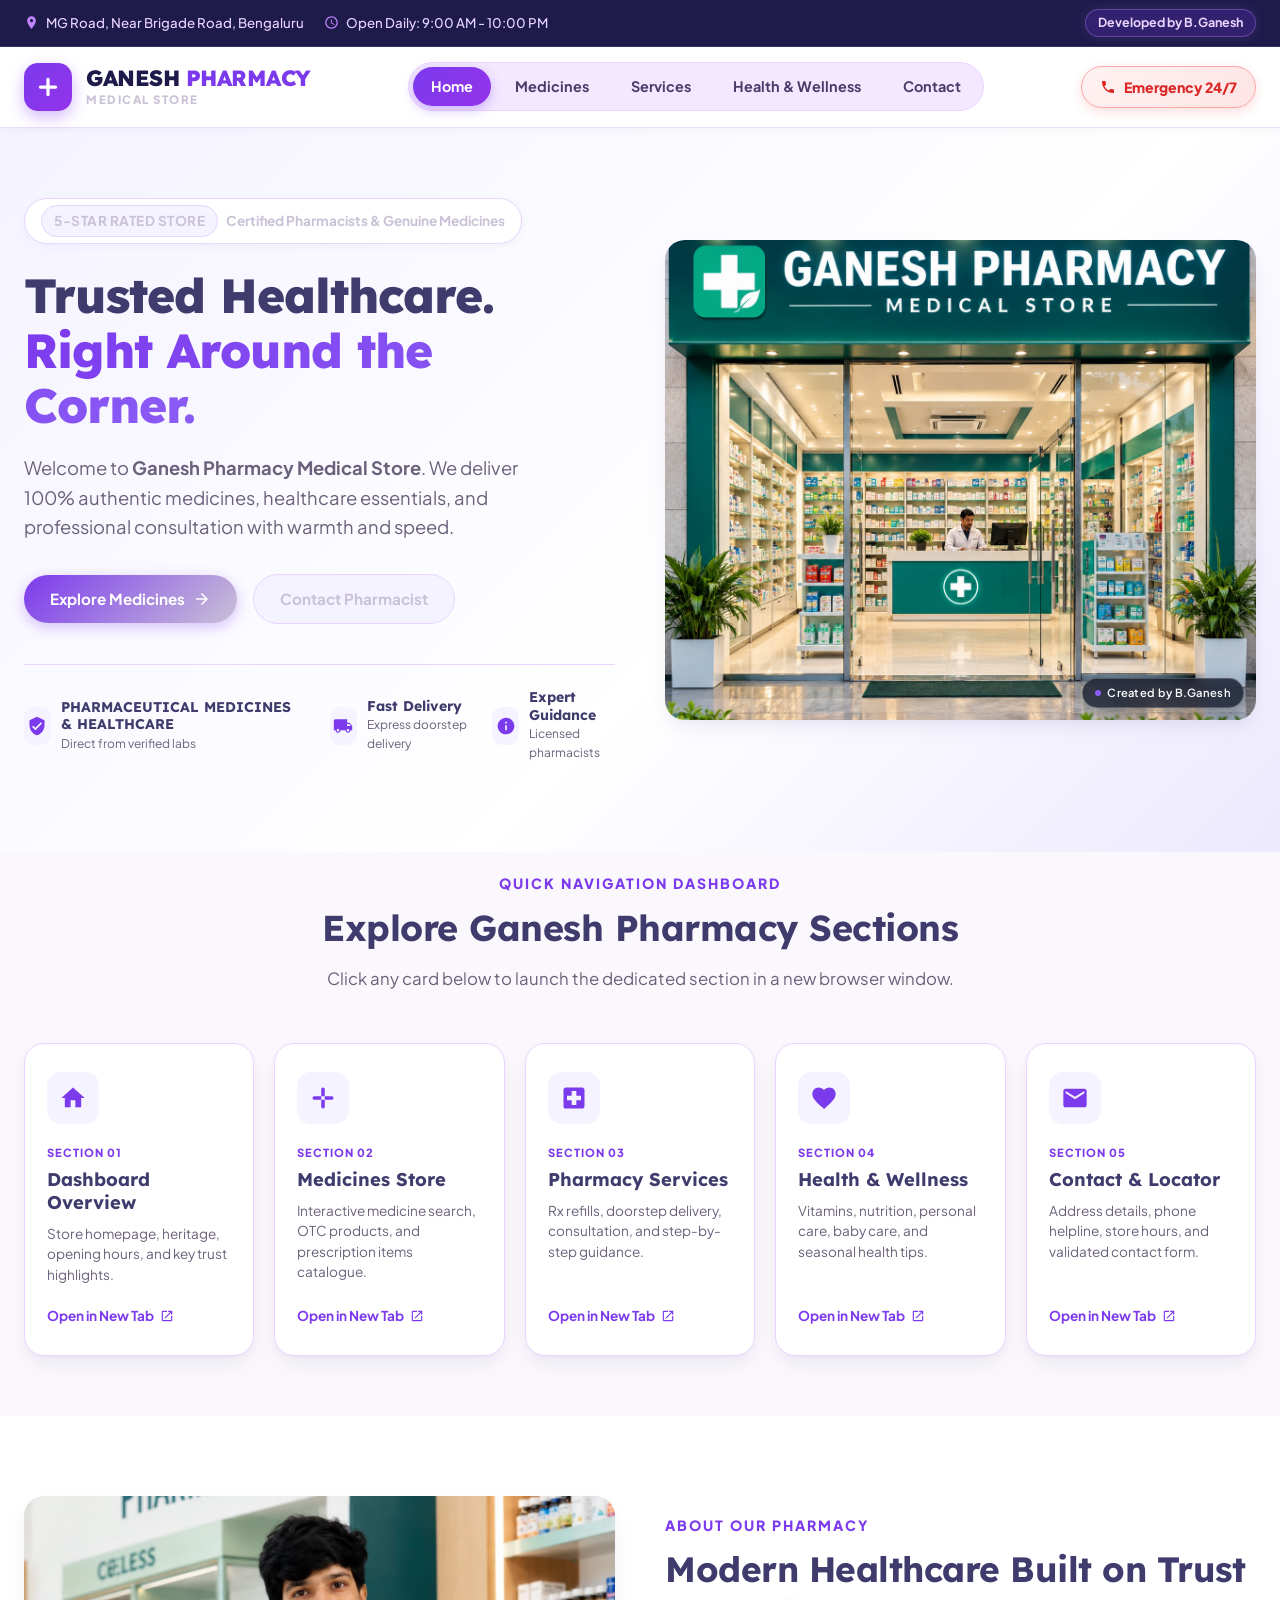
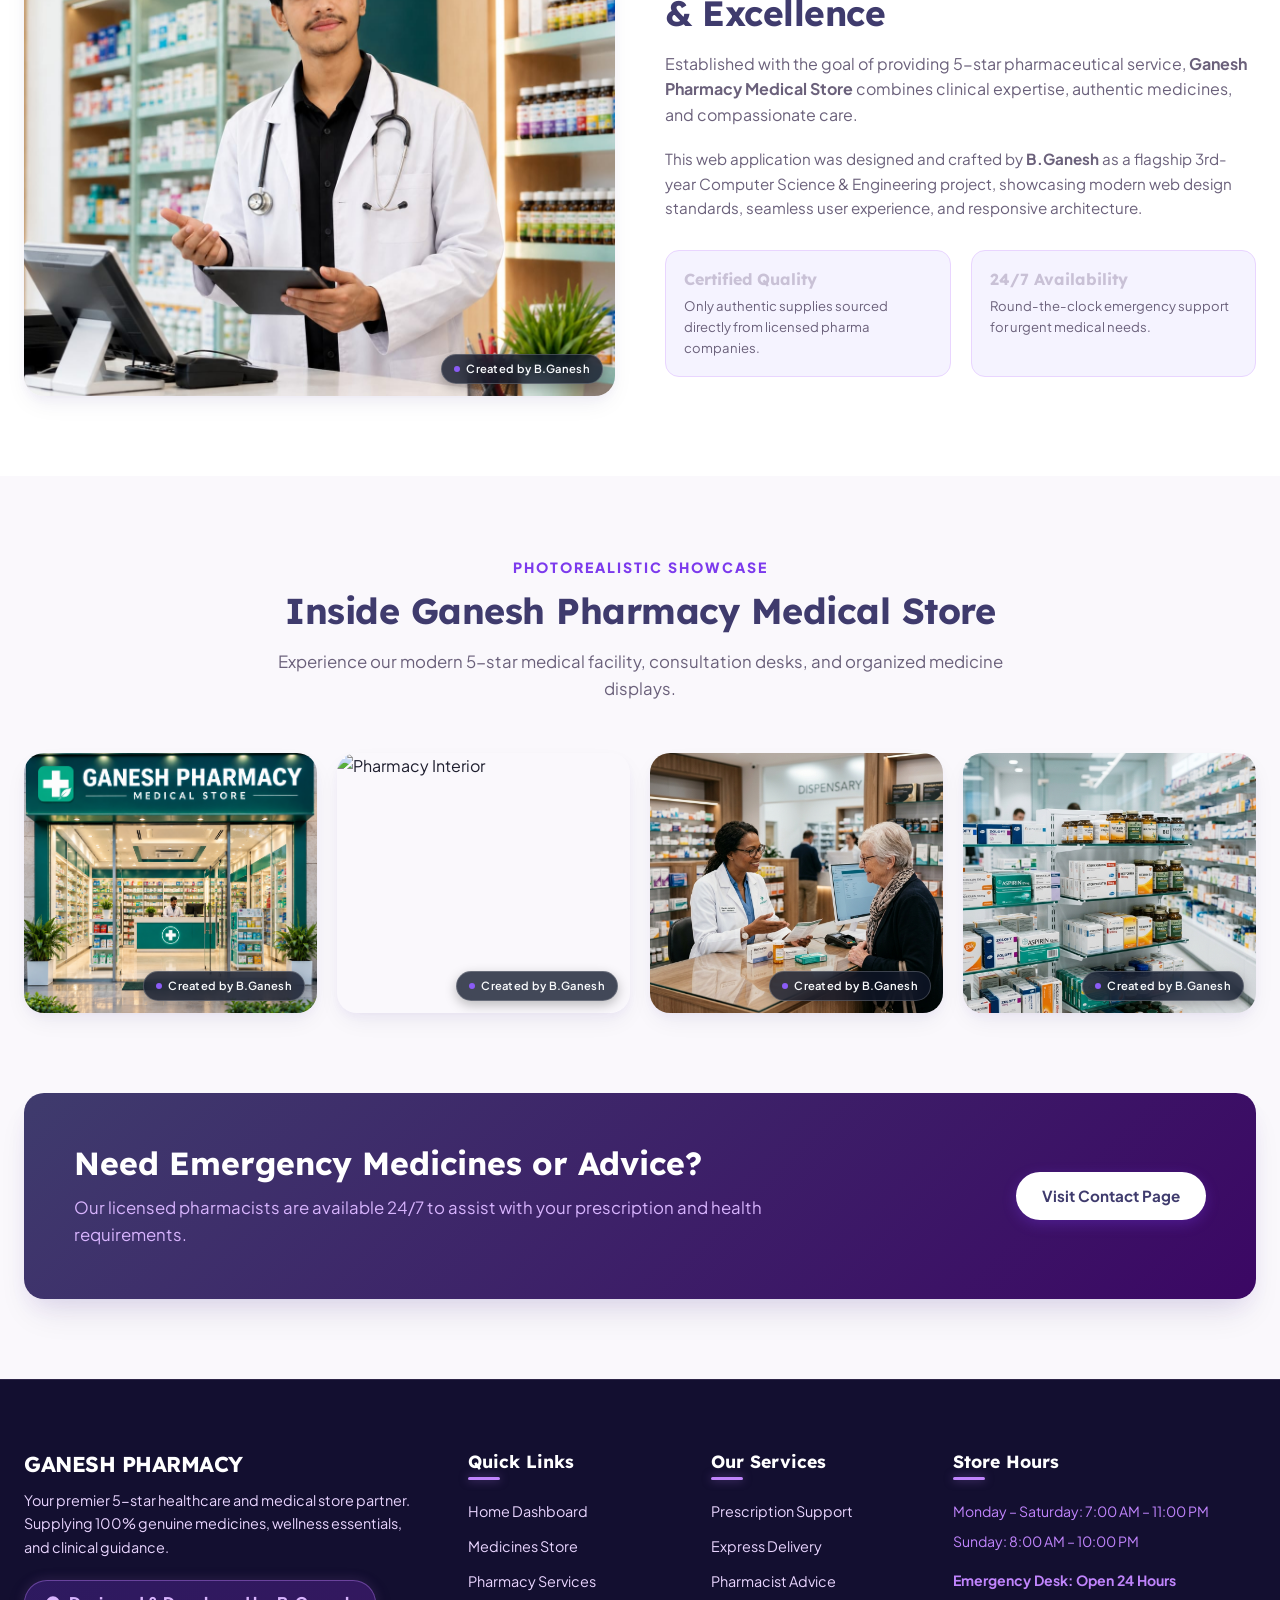
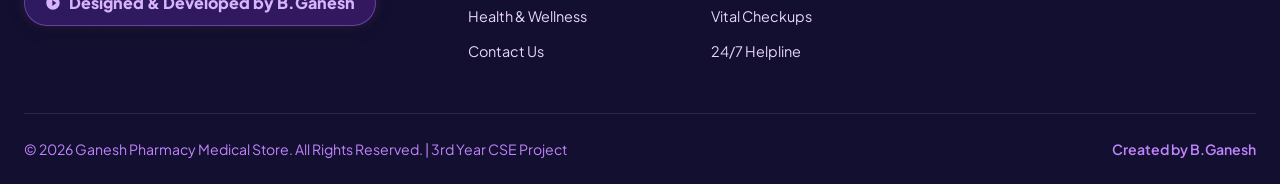
==== index.html @ 9eb64d43 "Move homepage to root" ====
<!DOCTYPE html>
<html lang="en">
<head>
  <meta charset="UTF-8">
  <meta name="viewport" content="width=device-width, initial-scale=1.0">
  <title>Ganesh Pharmacy Medical Store | Dashboard & Trusted Healthcare</title>
  <meta name="description" content="Welcome to Ganesh Pharmacy Medical Store - Your trusted 5-star healthcare provider. Browse genuine medicines, wellness products, and expert pharmacist care. Designed by B.Ganesh.">
  <link rel="stylesheet" href="../css/style.css">
</head>
<body>

  <!-- Top Bar -->
  <div class="top-bar">
    <div class="container top-bar-content">
      <div class="top-bar-info">
        <div class="top-bar-item">
          <svg viewBox="0 0 24 24"><path d="M12 2C8.13 2 5 5.13 5 9c0 5.25 7 13 7 13s7-7.75 7-13c0-3.87-3.13-7-7-7zm0 9.5c-1.38 0-2.5-1.12-2.5-2.5s1.12-2.5 2.5-2.5 2.5 1.12 2.5 2.5-1.12 2.5-2.5 2.5z"/></svg>
          <span>MG Road, Near Brigade Road, Bengaluru</span>
        </div>
        <div class="top-bar-item">
          <svg viewBox="0 0 24 24"><path d="M11.99 2C6.47 2 2 6.48 2 12s4.47 10 9.99 10C17.52 22 22 17.52 22 12S17.52 2 11.99 2zM12 20c-4.42 0-8-3.58-8-8s3.58-8 8-8 8 3.58 8 8-3.58 8-8 8zm.5-13H11v6l5.25 3.15.75-1.23-4.5-2.67z"/></svg>
          <span>Open Daily: 9:00 AM - 10:00 PM</span>
        </div>
      </div>
      <div class="top-bar-badge">
        Developed by B.Ganesh
      </div>
    </div>
  </div>

  <!-- Sticky Main Header -->
  <header class="main-header">
    <div class="container header-container">
      <a href="index.html" class="brand-logo">
        <div class="logo-icon">
          <svg viewBox="0 0 24 24"><path d="M19 10.5h-5.5V5c0-.83-.67-1.5-1.5-1.5s-1.5.67-1.5 1.5v5.5H5c-.83 0-1.5.67-1.5 1.5s.67 1.5 1.5 1.5h5.5V19c0 .83.67 1.5 1.5 1.5s1.5-.67 1.5-1.5v-5.5H19c.83 0 1.5-.67 1.5-1.5s-.67-1.5-1.5-1.5z"/></svg>
        </div>
        <div class="brand-text">
          <h1>GANESH <span>PHARMACY</span></h1>
          <p>Medical Store</p>
        </div>
      </a>

      <!-- Desktop Nav -->
      <nav class="nav-menu">
        <a href="index.html" class="nav-link active">Home</a>
        <a href="medicines.html" class="nav-link">Medicines</a>
        <a href="services.html" class="nav-link">Services</a>
        <a href="wellness.html" class="nav-link">Health & Wellness</a>
        <a href="contact.html" class="nav-link">Contact</a>
      </nav>

      <!-- Header Actions -->
      <div class="header-actions">
        <a href="tel:+919876543210" class="emergency-btn">
          <svg viewBox="0 0 24 24"><path d="M6.62 10.79c1.44 2.83 3.76 5.14 6.59 6.59l2.2-2.2c.27-.27.67-.36 1.02-.24 1.12.37 2.33.57 3.57.57.55 0 1 .45 1 1V20c0 .55-.45 1-1 1-9.39 0-17-7.61-17-17 0-.55.45-1 1-1h3.5c.55 0 1 .45 1 1 0 1.25.2 2.45.57 3.57.11.35.03.74-.25 1.02l-2.2 2.2z"/></svg>
          <span>Emergency 24/7</span>
        </a>
        <button class="mobile-toggle" id="mobileToggle" aria-label="Toggle Mobile Menu">☰</button>
      </div>
    </div>
  </header>

  <!-- Mobile Navigation Drawer -->
  <div class="drawer-overlay" id="drawerOverlay"></div>
  <div class="mobile-drawer" id="mobileDrawer">
    <div class="drawer-header">
      <div class="brand-text">
        <h1 style="font-size: 1.1rem;">GANESH PHARMACY</h1>
        <p>Medical Store</p>
      </div>
      <button class="drawer-close" id="drawerClose">✕</button>
    </div>
    <div class="drawer-links">
      <a href="index.html" class="drawer-link active">Home Dashboard</a>
      <a href="medicines.html" class="drawer-link">Medicines Search</a>
      <a href="services.html" class="drawer-link">Our Services</a>
      <a href="wellness.html" class="drawer-link">Health & Wellness</a>
      <a href="contact.html" class="drawer-link">Contact Store</a>
    </div>
  </div>

  <!-- Hero Section -->
  <section class="hero-section">
    <div class="container hero-grid">
      <div class="hero-content">
        <div class="hero-badge-pill">
          <span class="badge badge-teal">5-Star Rated Store</span>
          <span>Certified Pharmacists & Genuine Medicines</span>
        </div>
        <h1 class="hero-title">Trusted Healthcare. <span>Right Around the Corner.</span></h1>
        <p class="hero-desc">
          Welcome to <strong>Ganesh Pharmacy Medical Store</strong>. We deliver 100% authentic medicines, healthcare essentials, and professional consultation with warmth and speed.
        </p>
        <div class="hero-cta-group">
          <a href="medicines.html" class="btn btn-primary">
            Explore Medicines
            <svg width="18" height="18" viewBox="0 0 24 24" fill="currentColor"><path d="M12 4l-1.41 1.41L16.17 11H4v2h12.17l-5.58 5.59L12 20l8-8z"/></svg>
          </a>
          <a href="contact.html" class="btn btn-secondary">Contact Pharmacist</a>
        </div>
        <div class="hero-trust-row">
          <div class="trust-item">
            <div class="trust-icon">
              <svg viewBox="0 0 24 24"><path d="M12 1L3 5v6c0 5.55 3.84 10.74 9 12 5.16-1.26 9-6.45 9-12V5l-9-4zm-2 16l-4-4 1.41-1.41L10 14.17l6.59-6.59L18 9l-8 8z"/></svg>
            </div>
            <div class="trust-text">
              <h4>PHARMACEUTICAL MEDICINES & HEALTHCARE</h4>
              <p>Direct from verified labs</p>
            </div>
          </div>
          <div class="trust-item">
            <div class="trust-icon">
              <svg viewBox="0 0 24 24"><path d="M20 8h-3V4H3c-1.1 0-2 .9-2 2v11h2c0 1.66 1.34 3 3 3s3-1.34 3-3h6c0 1.66 1.34 3 3 3s3-1.34 3-3h2v-5l-3-4zM6 18.5c-.83 0-1.5-.67-1.5-1.5s.67-1.5 1.5-1.5 1.5.67 1.5 1.5-.67 1.5-1.5 1.5zm13.5-9l1.96 2.5H17V9.5h2.5zm-1.5 9c-.83 0-1.5-.67-1.5-1.5s.67-1.5 1.5-1.5 1.5.67 1.5 1.5-.67 1.5-1.5 1.5z"/></svg>
            </div>
            <div class="trust-text">
              <h4>Fast Delivery</h4>
              <p>Express doorstep delivery</p>
            </div>
          </div>
          <div class="trust-item">
            <div class="trust-icon">
              <svg viewBox="0 0 24 24"><path d="M12 2C6.48 2 2 6.48 2 12s4.48 10 10 10 10-4.48 10-10S17.52 2 12 2zm1 15h-2v-6h2v6zm0-8h-2V7h2v2z"/></svg>
            </div>
            <div class="trust-text">
              <h4>Expert Guidance</h4>
              <p>Licensed pharmacists</p>
            </div>
          </div>
        </div>
      </div>

      <!-- Hero Image with B.Ganesh Watermark -->
      <div class="img-watermark-wrapper" style="height: 480px;">
        <img src="../assets/images/hero_storefront.png" alt="Ganesh Pharmacy Medical Store Front">
        <div class="watermark-badge">Created by B.Ganesh</div>
      </div>
    </div>
  </section>

  <!-- 5 Beautiful Navigation Cards (Opens in target="_blank") -->
  <section class="nav-cards-section">
    <div class="container">
      <div class="section-header">
        <span class="section-subtitle">Quick Navigation Dashboard</span>
        <h2 class="section-title">Explore Ganesh Pharmacy Sections</h2>
        <p class="section-desc">Click any card below to launch the dedicated section in a new browser window.</p>
      </div>

      <div class="cards-grid-5">
        <!-- Card 1: Dashboard Home -->
        <a href="index.html" target="_blank" class="nav-card">
          <div>
            <div class="nav-card-icon">
              <svg viewBox="0 0 24 24"><path d="M10 20v-6h4v6h5v-8h3L12 3 2 12h3v8z"/></svg>
            </div>
            <span class="nav-card-tag">Section 01</span>
            <h3 class="nav-card-title">Dashboard Overview</h3>
            <p class="nav-card-desc">Store homepage, heritage, opening hours, and key trust highlights.</p>
          </div>
          <span class="nav-card-link">
            Open in New Tab
            <svg viewBox="0 0 24 24"><path d="M19 19H5V5h7V3H5c-1.11 0-2 .9-2 2v14c0 1.1.89 2 2 2h14c1.1 0 2-.9 2-2v-7h-2v7zM14 3v2h3.59l-9.83 9.83 1.41 1.41L19 6.41V10h2V3h-7z"/></svg>
          </span>
        </a>

        <!-- Card 2: Medicines -->
        <a href="medicines.html" target="_blank" class="nav-card">
          <div>
            <div class="nav-card-icon">
              <svg viewBox="0 0 24 24"><path d="M4.5 10.5C3.67 10.5 3 11.17 3 12s.67 1.5 1.5 1.5h15c.83 0 1.5-.67 1.5-1.5s-.67-1.5-1.5-1.5h-15zM10.5 4.5C10.5 3.67 11.17 3 12 3s1.5.67 1.5 1.5v15c0 .83-.67 1.5-1.5 1.5s-1.5-.67-1.5-1.5v-15z"/></svg>
            </div>
            <span class="nav-card-tag">Section 02</span>
            <h3 class="nav-card-title">Medicines Store</h3>
            <p class="nav-card-desc">Interactive medicine search, OTC products, and prescription items catalogue.</p>
          </div>
          <span class="nav-card-link">
            Open in New Tab
            <svg viewBox="0 0 24 24"><path d="M19 19H5V5h7V3H5c-1.11 0-2 .9-2 2v14c0 1.1.89 2 2 2h14c1.1 0 2-.9 2-2v-7h-2v7zM14 3v2h3.59l-9.83 9.83 1.41 1.41L19 6.41V10h2V3h-7z"/></svg>
          </span>
        </a>

        <!-- Card 3: Services -->
        <a href="services.html" target="_blank" class="nav-card">
          <div>
            <div class="nav-card-icon">
              <svg viewBox="0 0 24 24"><path d="M19 3H5c-1.1 0-1.99.9-1.99 2L3 19c0 1.1.89 2 2 2h14c1.1 0 2-.9 2-2V5c0-1.1-.9-2-2-2zm-1 11h-4v4h-4v-4H6v-4h4V6h4v4h4v4z"/></svg>
            </div>
            <span class="nav-card-tag">Section 03</span>
            <h3 class="nav-card-title">Pharmacy Services</h3>
            <p class="nav-card-desc">Rx refills, doorstep delivery, consultation, and step-by-step guidance.</p>
          </div>
          <span class="nav-card-link">
            Open in New Tab
            <svg viewBox="0 0 24 24"><path d="M19 19H5V5h7V3H5c-1.11 0-2 .9-2 2v14c0 1.1.89 2 2 2h14c1.1 0 2-.9 2-2v-7h-2v7zM14 3v2h3.59l-9.83 9.83 1.41 1.41L19 6.41V10h2V3h-7z"/></svg>
          </span>
        </a>

        <!-- Card 4: Wellness -->
        <a href="wellness.html" target="_blank" class="nav-card">
          <div>
            <div class="nav-card-icon">
              <svg viewBox="0 0 24 24"><path d="M12 21.35l-1.45-1.32C5.4 15.36 2 12.28 2 8.5 2 5.42 4.42 3 7.5 3c1.74 0 3.41.81 4.5 2.09C13.09 3.81 14.76 3 16.5 3 19.58 3 22 5.42 22 8.5c0 3.78-3.4 6.86-8.55 11.54L12 21.35z"/></svg>
            </div>
            <span class="nav-card-tag">Section 04</span>
            <h3 class="nav-card-title">Health & Wellness</h3>
            <p class="nav-card-desc">Vitamins, nutrition, personal care, baby care, and seasonal health tips.</p>
          </div>
          <span class="nav-card-link">
            Open in New Tab
            <svg viewBox="0 0 24 24"><path d="M19 19H5V5h7V3H5c-1.11 0-2 .9-2 2v14c0 1.1.89 2 2 2h14c1.1 0 2-.9 2-2v-7h-2v7zM14 3v2h3.59l-9.83 9.83 1.41 1.41L19 6.41V10h2V3h-7z"/></svg>
          </span>
        </a>

        <!-- Card 5: Contact -->
        <a href="contact.html" target="_blank" class="nav-card">
          <div>
            <div class="nav-card-icon">
              <svg viewBox="0 0 24 24"><path d="M20 4H4c-1.1 0-1.99.9-1.99 2L2 18c0 1.1.9 2 2 2h16c1.1 0 2-.9 2-2V6c0-1.1-.9-2-2-2zm0 4l-8 5-8-5V6l8 5 8-5v2z"/></svg>
            </div>
            <span class="nav-card-tag">Section 05</span>
            <h3 class="nav-card-title">Contact & Locator</h3>
            <p class="nav-card-desc">Address details, phone helpline, store hours, and validated contact form.</p>
          </div>
          <span class="nav-card-link">
            Open in New Tab
            <svg viewBox="0 0 24 24"><path d="M19 19H5V5h7V3H5c-1.11 0-2 .9-2 2v14c0 1.1.89 2 2 2h14c1.1 0 2-.9 2-2v-7h-2v7zM14 3v2h3.59l-9.83 9.83 1.41 1.41L19 6.41V10h2V3h-7z"/></svg>
          </span>
        </a>
      </div>
    </div>
  </section>

  <!-- About Ganesh Pharmacy Section -->
  <section style="background: #ffffff;">
    <div class="container about-grid">
      <div class="img-watermark-wrapper" style="height: 500px;">
        <img src="../assets/images/interior_pharmacy.jpeg" alt="Ganesh Pharmacy Luxury Interior">
        <div class="watermark-badge">Created by B.Ganesh</div>
      </div>
      <div>
        <span class="section-subtitle" style="text-align: left;">About Our Pharmacy</span>
        <h2 class="section-title" style="text-align: left; font-size: 2.2rem;">Modern Healthcare Built on Trust & Excellence</h2>
        <p class="section-desc" style="text-align: left; font-size: 1rem; margin-bottom: 20px;">
          Established with the goal of providing 5-star pharmaceutical service, <strong>Ganesh Pharmacy Medical Store</strong> combines clinical expertise, authentic medicines, and compassionate care.
        </p>
        <p style="color: var(--text-muted); font-size: 0.95rem;">
          This web application was designed and crafted by <strong>B.Ganesh</strong> as a flagship 3rd-year Computer Science & Engineering project, showcasing modern web design standards, seamless user experience, and responsive architecture.
        </p>
        <div class="about-features">
          <div class="about-feat-item">
            <h4>Certified Quality</h4>
            <p>Only authentic supplies sourced directly from licensed pharma companies.</p>
          </div>
          <div class="about-feat-item">
            <h4>24/7 Availability</h4>
            <p>Round-the-clock emergency support for urgent medical needs.</p>
          </div>
        </div>
      </div>
    </div>
  </section>

  <!-- Store Photography Gallery -->
  <section>
    <div class="container">
      <div class="section-header">
        <span class="section-subtitle">Photorealistic Showcase</span>
        <h2 class="section-title">Inside Ganesh Pharmacy Medical Store</h2>
        <p class="section-desc">Experience our modern 5-star medical facility, consultation desks, and organized medicine displays.</p>
      </div>

      <div class="gallery-grid">
        <div class="img-watermark-wrapper gallery-card">
          <img src="../assets/images/hero_storefront.png" alt="Pharmacy Exterior">
          <div class="watermark-badge">Created by B.Ganesh</div>
        </div>
        <div class="img-watermark-wrapper gallery-card">
          <img src="../assets/images/interior_pharmacy.png" alt="Pharmacy Interior">
          <div class="watermark-badge">Created by B.Ganesh</div>
        </div>
        <div class="img-watermark-wrapper gallery-card">
          <img src="../assets/images/pharmacist_consult.png" alt="Pharmacist Consultation">
          <div class="watermark-badge">Created by B.Ganesh</div>
        </div>
        <div class="img-watermark-wrapper gallery-card">
          <img src="../assets/images/medicine_shelves.png" alt="Medicine Display Shelves">
          <div class="watermark-badge">Created by B.Ganesh</div>
        </div>
      </div>
    </div>
  </section>

  <!-- Hours & Emergency CTA Banner -->
  <section style="padding-top: 0;">
    <div class="container">
      <div class="banner-cta">
        <div>
          <h2>Need Emergency Medicines or Advice?</h2>
          <p>Our licensed pharmacists are available 24/7 to assist with your prescription and health requirements.</p>
        </div>
        <div style="text-align: right;">
          <a href="contact.html" class="btn btn-primary" style="background: #ffffff; color: var(--dark-navy);">Visit Contact Page</a>
        </div>
      </div>
    </div>
  </section>

  <!-- Main Footer -->
  <footer class="main-footer">
    <div class="container">
      <div class="footer-grid">
        <div class="footer-brand">
          <h2>GANESH PHARMACY</h2>
          <p>Your premier 5-star healthcare and medical store partner. Supplying 100% genuine medicines, wellness essentials, and clinical guidance.</p>
          <div class="developer-credit-badge">
            <svg viewBox="0 0 24 24"><path d="M12 2C6.48 2 2 6.48 2 12s4.48 10 10 10 10-4.48 10-10S17.52 2 12 2zm-1 14.5v-9l6 4.5-6 4.5z"/></svg>
            Designed & Developed by B.Ganesh
          </div>
        </div>

        <div class="footer-col">
          <h3>Quick Links</h3>
          <div class="footer-links">
            <a href="index.html">Home Dashboard</a>
            <a href="medicines.html">Medicines Store</a>
            <a href="services.html">Pharmacy Services</a>
            <a href="wellness.html">Health & Wellness</a>
            <a href="contact.html">Contact Us</a>
          </div>
        </div>

        <div class="footer-col">
          <h3>Our Services</h3>
          <div class="footer-links">
            <a href="services.html">Prescription Support</a>
            <a href="services.html">Express Delivery</a>
            <a href="services.html">Pharmacist Advice</a>
            <a href="services.html">Vital Checkups</a>
            <a href="services.html">24/7 Helpline</a>
          </div>
        </div>

        <div class="footer-col">
          <h3>Store Hours</h3>
          <p style="font-size: 0.88rem; margin-bottom: 8px;">Monday – Saturday: 7:00 AM – 11:00 PM</p>
          <p style="font-size: 0.88rem; margin-bottom: 16px;">Sunday: 8:00 AM – 10:00 PM</p>
          <p style="font-size: 0.88rem; color: #C084FC; font-weight: 700;">Emergency Desk: Open 24 Hours</p>
        </div>
      </div>

      <div class="footer-bottom">
        <p>© 2026 Ganesh Pharmacy Medical Store. All Rights Reserved. | 3rd Year CSE Project</p>
        <p style="color: #C084FC; font-weight: 600;">Created by B.Ganesh</p>
      </div>
    </div>
  </footer>

  
  <script src="../js/script.js"></script>
</body>
</html>
---- css/style.css ----
/* ==========================================================================
   GANESH PHARMACY MEDICAL STORE - PROFESSIONAL LUXURY DESIGN SYSTEM
   Developer: B.Ganesh (3rd Year CSE Project)
   Palette: Rich Purple (#7C3AED), Deep Royal Purple (#5B21B6), Accent Lavender (#9333EA), Soft Lavender (#F5F3FF), Midnight Indigo (#1E1B4B)
   ========================================================================== */

@import url('https://fonts.googleapis.com/css2?family=Lexend:wght@400;500;600;700;800&family=Plus+Jakarta+Sans:wght@400;500;600;700;800&display=swap');

:root {
  /* Color Palette - Premium Purple & Lavender */
  --primary-teal: #7C3AED;
  --primary-teal-dark: #c9c1d6;
  --primary-teal-light: #8B5CF6;
  --accent-cyan: #9333EA;
  --accent-mint: #E9D5FF;
  --soft-mint-bg: #F5F3FF;
  --dark-navy: #3f3b6d;
  --slate-dark: #1E1E2E;
  --text-muted: #6B617B;
  --bg-light: #FAF8FC;
  --card-bg: #FFFFFF;

  --border-color: #E9D5FF;
  --border-focus: #7C3AED;
  
  /* Status Colors */
  --success: #10B981;
  --warning: #F59E0B;
  --danger: #EF4444;
  --rx-badge: #D97706;

  /* Premium Multi-Layer Shadows & Glows */
  --shadow-sm: 0 2px 8px rgba(30, 27, 75, 0.04);
  --shadow-md: 0 10px 25px -5px rgba(30, 27, 75, 0.08), 0 4px 10px -2px rgba(124, 58, 237, 0.05);
  --shadow-lg: 0 20px 35px -10px rgba(30, 27, 75, 0.12), 0 10px 20px -5px rgba(124, 58, 237, 0.08);
  --shadow-hover: 0 22px 45px -8px rgba(124, 58, 237, 0.22);
  --glass-shadow: 0 8px 32px 0 rgba(30, 27, 75, 0.08);
  --primary-gradient: linear-gradient(135deg, #7C3AED 0%, #9333EA 100%);

  /* Border Radii */
  --radius-sm: 8px;
  --radius-md: 14px;
  --radius-lg: 20px;
  --radius-full: 9999px;

  /* Transitions */
  --transition-fast: all 0.2s cubic-bezier(0.4, 0, 0.2, 1);
  --transition-normal: all 0.3s cubic-bezier(0.4, 0, 0.2, 1);
  --transition-slow: all 0.5s ease;
}

/* Base & Reset */
*, *::before, *::after {
  box-sizing: border-box;
  margin: 0;
  padding: 0;
}

html {
  scroll-behavior: smooth;
  font-size: 16px;
}

body {
  font-family: 'Plus Jakarta Sans', sans-serif;
  background-color: var(--bg-light);
  color: var(--slate-dark);
  line-height: 1.6;
  overflow-x: hidden;
  display: flex;
  flex-direction: column;
  min-height: 100vh;
}

h1, h2, h3, h4, h5, h6 {
  font-family: 'Lexend', sans-serif;
  color: var(--dark-navy);
  line-height: 1.25;
  font-weight: 700;
}

a {
  text-decoration: none;
  color: inherit;
  transition: var(--transition-fast);
}

ul {
  list-style: none;
}

img {
  max-width: 100%;
  height: auto;
  display: block;
}

button, input, select, textarea {
  font-family: inherit;
  font-size: inherit;
  border: none;
  outline: none;
}

.container {
  width: 100%;
  max-width: 1280px;
  margin: 0 auto;
  padding: 0 24px;
}

/* ==========================================================================
   TOP BAR & NAVIGATION HEADER
   ========================================================================== */

.top-bar {
  background: #1E1B4B;
  color: #C084FC;
  font-size: 0.85rem;
  padding: 9px 0;
  border-bottom: 1px solid rgba(233, 213, 255, 0.12);
}

.top-bar-content {
  display: flex;
  justify-content: space-between;
  align-items: center;
  flex-wrap: wrap;
  gap: 12px;
}

.top-bar-info {
  display: flex;
  align-items: center;
  gap: 20px;
}

.top-bar-item {
  display: flex;
  align-items: center;
  gap: 7px;
  color: #E9D5FF;
  font-size: 0.83rem;
  font-weight: 500;
}

.top-bar-item svg {
  width: 15px;
  height: 15px;
  fill: #C084FC;
}

.top-bar-badge {
  background: rgba(124, 58, 237, 0.22);
  color: #E9D5FF;
  padding: 3px 12px;
  border-radius: var(--radius-full);
  font-weight: 700;
  font-size: 0.78rem;
  border: 1px solid rgba(192, 132, 252, 0.35);
  box-shadow: 0 0 12px rgba(192, 132, 252, 0.15);
}

.main-header {
  position: sticky;
  top: 0;
  z-index: 1000;
  background: rgba(255, 255, 255, 0.94);
  backdrop-filter: blur(18px);
  -webkit-backdrop-filter: blur(18px);
  border-bottom: 1px solid rgba(233, 213, 255, 0.8);
  box-shadow: var(--shadow-sm);
  transition: var(--transition-normal);
}

.header-container {
  display: flex;
  align-items: center;
  justify-content: space-between;
  height: 80px;
}

/* Brand Logo */
.brand-logo {
  display: flex;
  align-items: center;
  gap: 14px;
}

.logo-icon {
  width: 48px;
  height: 48px;
  background: var(--primary-gradient);
  border-radius: 14px;
  display: flex;
  align-items: center;
  justify-content: center;
  color: #ffffff;
  box-shadow: 0 6px 16px rgba(124, 58, 237, 0.35);
  transition: transform 0.3s ease;
}

.brand-logo:hover .logo-icon {
  transform: rotate(5deg) scale(1.05);
}

.logo-icon svg {
  width: 26px;
  height: 26px;
  fill: currentColor;
}

.brand-text h1 {
  font-size: 1.38rem;
  font-weight: 800;
  letter-spacing: -0.5px;
  color: #1E1B4B;
}

.brand-text h1 span {
  color: var(--primary-teal);
}

.brand-text p {
  font-size: 0.72rem;
  font-weight: 800;
  text-transform: uppercase;
  letter-spacing: 1.5px;
  color: var(--primary-teal-dark);
  margin-top: -2px;
}

/* Nav Links */
.nav-menu {
  display: flex;
  align-items: center;
  gap: 6px;
  background: #F3E8FF;
  padding: 4px;
  border-radius: var(--radius-full);
  border: 1px solid #E9D5FF;
}

.nav-link {
  padding: 8px 18px;
  font-weight: 700;
  font-size: 0.9rem;
  color: #4C3A69;
  border-radius: var(--radius-full);
  position: relative;
  transition: var(--transition-fast);
}

.nav-link:hover {
  color: var(--primary-teal);
  background: #FFFFFF;
  box-shadow: var(--shadow-sm);
}

.nav-link.active {
  color: #FFFFFF;
  background: var(--primary-gradient);
  box-shadow: 0 4px 12px rgba(124, 58, 237, 0.3);
}

.nav-link.active::after {
  display: none;
}

/* Header CTAs */
.header-actions {
  display: flex;
  align-items: center;
  gap: 14px;
}

.emergency-btn {
  display: flex;
  align-items: center;
  gap: 8px;
  background: linear-gradient(135deg, #FEF2F2 0%, #FFE4E4 100%);
  color: #DC2626;
  border: 1px solid #FCA5A5;
  padding: 9px 18px;
  border-radius: var(--radius-full);
  font-size: 0.88rem;
  font-weight: 800;
  box-shadow: 0 4px 12px rgba(220, 38, 38, 0.15);
  transition: var(--transition-fast);
}

.emergency-btn:hover {
  background: #FEE2E2;
  transform: translateY(-2px);
  box-shadow: 0 6px 16px rgba(220, 38, 38, 0.25);
}

.emergency-btn svg {
  width: 16px;
  height: 16px;
  fill: currentColor;
  animation: pulse 1.8s infinite;
}

@keyframes pulse {
  0% { transform: scale(1); }
  50% { transform: scale(1.15); }
  100% { transform: scale(1); }
}

.mobile-toggle {
  display: none;
  background: none;
  border: none;
  font-size: 1.5rem;
  color: var(--dark-navy);
  cursor: pointer;
  padding: 8px;
}

/* Mobile Drawer Navigation */
.mobile-drawer {
  position: fixed;
  top: 0;
  right: -100%;
  width: 300px;
  height: 100vh;
  background: var(--card-bg);
  box-shadow: -10px 0 30px rgba(0, 0, 0, 0.15);
  z-index: 1100;
  transition: right 0.3s cubic-bezier(0.4, 0, 0.2, 1);
  padding: 24px;
  display: flex;
  flex-direction: column;
}

.mobile-drawer.open {
  right: 0;
}

.drawer-header {
  display: flex;
  align-items: center;
  justify-content: space-between;
  padding-bottom: 20px;
  border-bottom: 1px solid var(--border-color);
  margin-bottom: 20px;
}

.drawer-close {
  background: var(--bg-light);
  border: none;
  width: 36px;
  height: 36px;
  border-radius: 50%;
  font-size: 1.2rem;
  cursor: pointer;
  display: flex;
  align-items: center;
  justify-content: center;
}

.drawer-links {
  display: flex;
  flex-direction: column;
  gap: 12px;
}

.drawer-link {
  padding: 12px 16px;
  font-weight: 600;
  border-radius: var(--radius-md);
  color: var(--slate-dark);
}

.drawer-link.active, .drawer-link:hover {
  background: var(--soft-mint-bg);
  color: var(--primary-teal);
}

.drawer-overlay {
  position: fixed;
  top: 0;
  left: 0;
  width: 100vw;
  height: 100vh;
  background: rgba(15, 23, 42, 0.5);
  backdrop-filter: blur(4px);
  z-index: 1050;
  opacity: 0;
  pointer-events: none;
  transition: opacity 0.3s ease;
}

.drawer-overlay.active {
  opacity: 1;
  pointer-events: auto;
}

/* ==========================================================================
   BUTTONS & BADGES
   ========================================================================== */

.btn {
  display: inline-flex;
  align-items: center;
  justify-content: center;
  gap: 8px;
  padding: 12px 26px;
  font-size: 0.95rem;
  font-weight: 700;
  border-radius: var(--radius-full);
  cursor: pointer;
  transition: var(--transition-normal);
}

.btn-primary {
  background: linear-gradient(135deg, var(--primary-teal), var(--primary-teal-dark));
  color: #ffffff;
  box-shadow: 0 4px 14px rgba(124, 58, 237, 0.3);
}

.btn-primary:hover {
  background: linear-gradient(135deg, var(--primary-teal-light), var(--primary-teal));
  transform: translateY(-2px);
  box-shadow: 0 8px 20px rgba(124, 58, 237, 0.4);
}

.btn-secondary {
  background: var(--soft-mint-bg);
  color: var(--primary-teal-dark);
  border: 1px solid var(--accent-mint);
}

.btn-secondary:hover {
  background: var(--accent-mint);
  transform: translateY(-2px);
}

.btn-outline {
  background: transparent;
  color: var(--primary-teal);
  border: 2px solid var(--primary-teal);
}

.btn-outline:hover {
  background: var(--primary-teal);
  color: #ffffff;
  transform: translateY(-2px);
}

.badge {
  display: inline-flex;
  align-items: center;
  gap: 6px;
  padding: 4px 12px;
  border-radius: var(--radius-full);
  font-size: 0.75rem;
  font-weight: 700;
  text-transform: uppercase;
  letter-spacing: 0.5px;
}

.badge-teal {
  background: var(--soft-mint-bg);
  color: var(--primary-teal-dark);
  border: 1px solid var(--accent-mint);
}

.badge-rx {
  background: #FEF3C7;
  color: #B45309;
  border: 1px solid #FCD34D;
}

.badge-otc {
  background: #D1FAE5;
  color: #047857;
  border: 1px solid #6EE7B7;
}

/* ==========================================================================
   IMAGE WATERMARK BADGE COMPONENT (SUBTLE CREATED BY B.GANESH)
   ========================================================================== */

.img-watermark-wrapper {
  position: relative;
  overflow: hidden;
  border-radius: var(--radius-lg);
  box-shadow: var(--shadow-md);
}

.img-watermark-wrapper img {
  width: 100%;
  height: 100%;
  object-fit: cover;
  transition: transform 0.5s ease;
}

.img-watermark-wrapper:hover img {
  transform: scale(1.03);
}

.watermark-badge {
  position: absolute;
  bottom: 12px;
  right: 12px;
  background: rgba(15, 23, 42, 0.78);
  backdrop-filter: blur(8px);
  -webkit-backdrop-filter: blur(8px);
  color: #F8FAFC;
  font-size: 0.7rem;
  font-weight: 600;
  padding: 5px 12px;
  border-radius: var(--radius-full);
  border: 1px solid rgba(255, 255, 255, 0.2);
  display: flex;
  align-items: center;
  gap: 6px;
  letter-spacing: 0.3px;
  z-index: 10;
  pointer-events: none;
  box-shadow: 0 4px 12px rgba(0,0,0,0.25);
}

.watermark-badge::before {
  content: '';
  display: inline-block;
  width: 6px;
  height: 6px;
  background: var(--primary-teal-light);
  border-radius: 50%;
}

/* Store Signboard Overlay on Storefront Image */
.store-signboard-banner {
  position: absolute;
  top: 20px;
  left: 50%;
  transform: translateX(-50%);
  width: 88%;
  background: linear-gradient(135deg, rgba(91, 33, 182, 0.94), rgba(30, 27, 75, 0.92));
  border: 2px solid rgba(192, 132, 252, 0.5);
  box-shadow: 0 10px 30px rgba(0, 0, 0, 0.4), 0 0 20px rgba(124, 58, 237, 0.4);
  border-radius: 12px;
  padding: 10px 18px;
  display: flex;
  align-items: center;
  justify-content: center;
  gap: 10px;
  z-index: 15;
  backdrop-filter: blur(8px);
  -webkit-backdrop-filter: blur(8px);
}

.store-signboard-banner .sign-cross {
  width: 26px;
  height: 26px;
  background: linear-gradient(135deg, #10B981, #059669);
  color: #ffffff;
  border-radius: 6px;
  display: flex;
  align-items: center;
  justify-content: center;
  font-weight: 800;
  font-size: 1.2rem;
  box-shadow: 0 0 10px rgba(16, 185, 129, 0.6);
  flex-shrink: 0;
}

.store-signboard-banner .sign-text {
  font-family: 'Lexend', sans-serif;
  font-size: 0.98rem;
  font-weight: 800;
  color: #FFFFFF;
  letter-spacing: 1.5px;
  text-transform: uppercase;
  text-shadow: 0 2px 8px rgba(0, 0, 0, 0.5);
}

.store-signboard-banner .sign-text span {
  color: #C084FC;
}

/* ==========================================================================
   SECTION COMMON STYLES
   ========================================================================== */

section {
  padding: 80px 0;
}

.section-header {
  text-align: center;
  max-width: 750px;
  margin: 0 auto 50px auto;
}

.section-subtitle {
  color: var(--primary-teal);
  font-size: 0.88rem;
  font-weight: 800;
  text-transform: uppercase;
  letter-spacing: 2px;
  margin-bottom: 10px;
  display: block;
}

.section-title {
  font-size: 2.25rem;
  color: var(--dark-navy);
  margin-bottom: 16px;
  letter-spacing: -0.5px;
}

.section-desc {
  font-size: 1.05rem;
  color: var(--text-muted);
}

/* ==========================================================================
   PAGE 1: DASHBOARD / HOME STYLES
   ========================================================================== */

/* Hero Banner */
.hero-section {
  background: linear-gradient(135deg, #F5F3FF 0%, #FFFFFF 60%, #EDE9FE 100%);
  padding: 70px 0 90px 0;
  position: relative;
  overflow: hidden;
}

.hero-grid {
  display: grid;
  grid-template-columns: 1fr 1fr;
  gap: 50px;
  align-items: center;
}

.hero-content {
  z-index: 2;
}

.hero-badge-pill {
  display: inline-flex;
  align-items: center;
  gap: 8px;
  background: #ffffff;
  padding: 6px 16px;
  border-radius: var(--radius-full);
  box-shadow: var(--shadow-sm);
  border: 1px solid var(--accent-mint);
  margin-bottom: 24px;
}

.hero-badge-pill span {
  font-size: 0.85rem;
  font-weight: 700;
  color: var(--primary-teal-dark);
}

.hero-title {
  font-size: 3rem;
  font-weight: 800;
  color: var(--dark-navy);
  margin-bottom: 20px;
  line-height: 1.15;
  letter-spacing: -1px;
}

.hero-title span {
  color: var(--primary-teal);
  background: linear-gradient(135deg, var(--primary-teal), var(--primary-teal-light));
  -webkit-background-clip: text;
  -webkit-text-fill-color: transparent;
}

.hero-desc {
  font-size: 1.15rem;
  color: var(--text-muted);
  margin-bottom: 32px;
  max-width: 540px;
}

.hero-cta-group {
  display: flex;
  align-items: center;
  gap: 16px;
  flex-wrap: wrap;
  margin-bottom: 40px;
}

.hero-trust-row {
  display: flex;
  align-items: center;
  gap: 24px;
  padding-top: 24px;
  border-top: 1px solid var(--border-color);
}

.trust-item {
  display: flex;
  align-items: center;
  gap: 10px;
}

.trust-icon {
  width: 38px;
  height: 38px;
  background: var(--soft-mint-bg);
  border-radius: 10px;
  display: flex;
  align-items: center;
  justify-content: center;
  color: var(--primary-teal);
}

.trust-icon svg {
  width: 20px;
  height: 20px;
  fill: currentColor;
}

.trust-text h4 {
  font-size: 0.88rem;
  font-weight: 700;
  color: var(--dark-navy);
}

.trust-text p {
  font-size: 0.75rem;
  color: var(--text-muted);
}

/* Dashboard Nav Cards Section */
.nav-cards-section {
  padding: 60px 0;
  margin-top: -40px;
  position: relative;
  z-index: 10;
}

.cards-grid-5 {
  display: grid;
  grid-template-columns: repeat(5, 1fr);
  gap: 20px;
}

.nav-card {
  background: #ffffff;
  padding: 28px 22px;
  border-radius: var(--radius-lg);
  border: 1px solid var(--border-color);
  box-shadow: var(--shadow-md);
  transition: var(--transition-normal);
  display: flex;
  flex-direction: column;
  justify-content: space-between;
  height: 100%;
  position: relative;
  cursor: pointer;
  text-decoration: none;
}

.nav-card:hover {
  transform: translateY(-8px);
  box-shadow: var(--shadow-hover);
  border-color: var(--primary-teal-light);
}

.nav-card-icon {
  width: 52px;
  height: 52px;
  border-radius: 14px;
  background: var(--soft-mint-bg);
  color: var(--primary-teal);
  display: flex;
  align-items: center;
  justify-content: center;
  margin-bottom: 20px;
  transition: var(--transition-fast);
}

.nav-card-icon svg {
  width: 28px;
  height: 28px;
  fill: currentColor;
}

.nav-card:hover .nav-card-icon {
  background: var(--primary-teal);
  color: #ffffff;
}

.nav-card-tag {
  font-size: 0.7rem;
  font-weight: 800;
  text-transform: uppercase;
  color: var(--primary-teal);
  letter-spacing: 1px;
  margin-bottom: 6px;
  display: block;
}

.nav-card-title {
  font-size: 1.15rem;
  font-weight: 700;
  color: var(--dark-navy);
  margin-bottom: 10px;
}

.nav-card-desc {
  font-size: 0.85rem;
  color: var(--text-muted);
  line-height: 1.5;
  margin-bottom: 20px;
}

.nav-card-link {
  display: inline-flex;
  align-items: center;
  gap: 6px;
  font-size: 0.85rem;
  font-weight: 700;
  color: var(--primary-teal);
  margin-top: auto;
}

.nav-card-link svg {
  width: 14px;
  height: 14px;
  fill: currentColor;
  transition: transform 0.2s ease;
}

.nav-card:hover .nav-card-link svg {
  transform: translateX(4px);
}

/* About Store Section */
.about-grid {
  display: grid;
  grid-template-columns: 1fr 1fr;
  gap: 50px;
  align-items: center;
}

.about-features {
  display: grid;
  grid-template-columns: 1fr 1fr;
  gap: 20px;
  margin-top: 30px;
}

.about-feat-item {
  background: var(--soft-mint-bg);
  padding: 18px;
  border-radius: var(--radius-md);
  border: 1px solid var(--accent-mint);
}

.about-feat-item h4 {
  font-size: 1rem;
  color: var(--primary-teal-dark);
  margin-bottom: 6px;
}

.about-feat-item p {
  font-size: 0.82rem;
  color: var(--text-muted);
}

/* Gallery Section */
.gallery-grid {
  display: grid;
  grid-template-columns: repeat(4, 1fr);
  gap: 20px;
}

.gallery-card {
  height: 260px;
}

/* Hours & Banner Section */
.banner-cta {
  background: linear-gradient(135deg, var(--dark-navy) 0%, #3B0764 100%);
  border-radius: var(--radius-lg);
  padding: 50px;
  color: #ffffff;
  display: grid;
  grid-template-columns: 2fr 1fr;
  gap: 30px;
  align-items: center;
  box-shadow: var(--shadow-lg);
}

.banner-cta h2 {
  color: #ffffff;
  font-size: 2rem;
  margin-bottom: 12px;
}

.banner-cta p {
  color: #D8B4FE;
  font-size: 1.05rem;
}

/* ==========================================================================
   PAGE 2: MEDICINES CATALOGUE STYLES
   ========================================================================== */

.search-filter-box {
  background: #ffffff;
  padding: 30px;
  border-radius: var(--radius-lg);
  box-shadow: var(--shadow-md);
  border: 1px solid var(--border-color);
  margin-bottom: 40px;
}

.search-input-wrapper {
  position: relative;
  margin-bottom: 24px;
}

.search-input-wrapper svg {
  position: absolute;
  left: 20px;
  top: 50%;
  transform: translateY(-50%);
  width: 22px;
  height: 22px;
  fill: var(--text-muted);
}

.search-input {
  width: 100%;
  padding: 16px 20px 16px 56px;
  font-size: 1.05rem;
  border: 2px solid var(--border-color);
  border-radius: var(--radius-full);
  background: var(--bg-light);
  transition: var(--transition-fast);
}

.search-input:focus {
  border-color: var(--primary-teal);
  background: #ffffff;
  box-shadow: 0 0 0 4px rgba(124, 58, 237, 0.12);
}

.category-pills {
  display: flex;
  align-items: center;
  gap: 10px;
  flex-wrap: wrap;
}

.category-btn {
  padding: 8px 20px;
  border-radius: var(--radius-full);
  font-size: 0.88rem;
  font-weight: 600;
  background: var(--bg-light);
  color: var(--slate-dark);
  border: 1px solid var(--border-color);
  cursor: pointer;
  transition: var(--transition-fast);
}

.category-btn:hover, .category-btn.active {
  background: var(--primary-teal);
  color: #ffffff;
  border-color: var(--primary-teal);
  box-shadow: 0 4px 12px rgba(124, 58, 237, 0.25);
}

/* Products Grid */
.products-grid {
  display: grid;
  grid-template-columns: repeat(4, 1fr);
  gap: 24px;
}

.product-card {
  background: #ffffff;
  border-radius: var(--radius-lg);
  border: 1px solid var(--border-color);
  padding: 20px;
  transition: var(--transition-normal);
  display: flex;
  flex-direction: column;
  justify-content: space-between;
  box-shadow: var(--shadow-sm);
  position: relative;
}

.product-card:hover {
  transform: translateY(-6px);
  box-shadow: var(--shadow-md);
  border-color: var(--accent-mint);
}

.product-badge-row {
  display: flex;
  justify-content: space-between;
  align-items: center;
  margin-bottom: 12px;
}

.product-img-box {
  width: 100%;
  height: 160px;
  background: var(--soft-mint-bg);
  border-radius: var(--radius-md);
  display: flex;
  align-items: center;
  justify-content: center;
  margin-bottom: 16px;
  padding: 12px;
  overflow: hidden;
}

.product-img-box img {
  max-height: 100%;
  object-fit: contain;
}

.product-category-tag {
  font-size: 0.72rem;
  font-weight: 700;
  text-transform: uppercase;
  color: var(--text-muted);
  letter-spacing: 0.5px;
}

.product-title {
  font-size: 1.1rem;
  font-weight: 700;
  color: var(--dark-navy);
  margin: 4px 0 6px 0;
}

.product-dosage {
  font-size: 0.82rem;
  color: var(--text-muted);
  margin-bottom: 14px;
}

.product-price-row {
  display: flex;
  align-items: baseline;
  justify-content: space-between;
  margin-top: auto;
  padding-top: 14px;
  border-top: 1px solid var(--border-color);
}

.product-price {
  font-size: 1.25rem;
  font-weight: 800;
  color: var(--primary-teal-dark);
}

.product-price span {
  font-size: 0.8rem;
  text-decoration: line-through;
  color: var(--text-muted);
  margin-left: 6px;
  font-weight: 500;
}

.rx-disclaimer-box {
  background: #FFFBEB;
  border: 1px solid #FCD34D;
  border-radius: var(--radius-md);
  padding: 20px 24px;
  margin-top: 40px;
  display: flex;
  align-items: center;
  gap: 16px;
}

.rx-disclaimer-box svg {
  width: 32px;
  height: 32px;
  fill: #D97706;
  flex-shrink: 0;
}

.rx-disclaimer-box p {
  font-size: 0.9rem;
  color: #92400E;
}

/* Modal for Product Details */
.modal {
  position: fixed;
  top: 0;
  left: 0;
  width: 100vw;
  height: 100vh;
  background: rgba(15, 23, 42, 0.6);
  backdrop-filter: blur(6px);
  z-index: 2000;
  display: flex;
  align-items: center;
  justify-content: center;
  opacity: 0;
  pointer-events: none;
  transition: opacity 0.3s ease;
  padding: 20px;
}

.modal.open {
  opacity: 1;
  pointer-events: auto;
}

.modal-content {
  background: #ffffff;
  width: 100%;
  max-width: 600px;
  border-radius: var(--radius-lg);
  padding: 32px;
  position: relative;
  box-shadow: var(--shadow-lg);
}

.modal-close {
  position: absolute;
  top: 20px;
  right: 20px;
  background: var(--bg-light);
  border: none;
  width: 36px;
  height: 36px;
  border-radius: 50%;
  cursor: pointer;
  font-size: 1.2rem;
  display: flex;
  align-items: center;
  justify-content: center;
}

/* ==========================================================================
   PAGE 3: SERVICES STYLES
   ========================================================================== */

.services-grid {
  display: grid;
  grid-template-columns: repeat(3, 1fr);
  gap: 28px;
}

.service-card {
  background: #ffffff;
  padding: 32px;
  border-radius: var(--radius-lg);
  border: 1px solid var(--border-color);
  box-shadow: var(--shadow-md);
  transition: var(--transition-normal);
}

.service-card:hover {
  transform: translateY(-6px);
  box-shadow: var(--shadow-hover);
  border-color: var(--primary-teal-light);
}

.service-icon {
  width: 60px;
  height: 60px;
  border-radius: 16px;
  background: var(--soft-mint-bg);
  color: var(--primary-teal);
  display: flex;
  align-items: center;
  justify-content: center;
  margin-bottom: 22px;
}

.service-icon svg {
  width: 32px;
  height: 32px;
  fill: currentColor;
}

.service-title {
  font-size: 1.25rem;
  margin-bottom: 12px;
}

.service-desc {
  font-size: 0.92rem;
  color: var(--text-muted);
  line-height: 1.6;
}

/* Timeline 3-Step Section */
.timeline-steps {
  display: grid;
  grid-template-columns: repeat(3, 1fr);
  gap: 30px;
  position: relative;
  margin-top: 40px;
}

.step-card {
  background: #ffffff;
  padding: 32px 24px;
  border-radius: var(--radius-lg);
  border: 1px solid var(--border-color);
  text-align: center;
  box-shadow: var(--shadow-sm);
  position: relative;
}

.step-number {
  width: 44px;
  height: 44px;
  background: linear-gradient(135deg, var(--primary-teal), var(--primary-teal-dark));
  color: #ffffff;
  font-size: 1.2rem;
  font-weight: 800;
  border-radius: 50%;
  display: flex;
  align-items: center;
  justify-content: center;
  margin: 0 auto 20px auto;
  box-shadow: 0 4px 12px rgba(124, 58, 237, 0.3);
}

/* Accordion FAQ */
.faq-container {
  max-width: 800px;
  margin: 0 auto;
  display: flex;
  flex-direction: column;
  gap: 16px;
}

.faq-item {
  background: #ffffff;
  border-radius: var(--radius-md);
  border: 1px solid var(--border-color);
  overflow: hidden;
  transition: var(--transition-fast);
}

.faq-question {
  width: 100%;
  padding: 20px 24px;
  background: none;
  text-align: left;
  font-size: 1.05rem;
  font-weight: 700;
  color: var(--dark-navy);
  display: flex;
  justify-content: space-between;
  align-items: center;
  cursor: pointer;
}

.faq-question svg {
  width: 18px;
  height: 18px;
  fill: var(--primary-teal);
  transition: transform 0.3s ease;
}

.faq-item.active .faq-question svg {
  transform: rotate(180deg);
}

.faq-answer {
  max-height: 0;
  overflow: hidden;
  transition: max-height 0.3s ease, padding 0.3s ease;
  padding: 0 24px;
  color: var(--text-muted);
  font-size: 0.95rem;
  line-height: 1.6;
}

.faq-item.active .faq-answer {
  max-height: 300px;
  padding: 0 24px 20px 24px;
}

/* ==========================================================================
   PAGE 4: HEALTH & WELLNESS STYLES
   ========================================================================== */

.wellness-grid {
  display: grid;
  grid-template-columns: repeat(3, 1fr);
  gap: 28px;
}

.wellness-card {
  background: #ffffff;
  border-radius: var(--radius-lg);
  overflow: hidden;
  border: 1px solid var(--border-color);
  box-shadow: var(--shadow-sm);
  transition: var(--transition-normal);
}

.wellness-card:hover {
  transform: translateY(-6px);
  box-shadow: var(--shadow-md);
}

.wellness-card-body {
  padding: 24px;
}

.wellness-tips-grid {
  display: grid;
  grid-template-columns: 1fr 1fr;
  gap: 24px;
  margin-top: 40px;
}

.tip-card {
  background: var(--soft-mint-bg);
  padding: 28px;
  border-radius: var(--radius-lg);
  border: 1px solid var(--accent-mint);
  display: flex;
  gap: 20px;
}

.tip-icon {
  width: 50px;
  height: 50px;
  background: #ffffff;
  border-radius: 12px;
  color: var(--primary-teal);
  display: flex;
  align-items: center;
  justify-content: center;
  flex-shrink: 0;
  box-shadow: var(--shadow-sm);
}

.tip-icon svg {
  width: 26px;
  height: 26px;
  fill: currentColor;
}

/* ==========================================================================
   PAGE 5: CONTACT STYLES
   ========================================================================== */

.contact-layout {
  display: grid;
  grid-template-columns: 1fr 1.2fr;
  gap: 40px;
}

.contact-info-card {
  background: #ffffff;
  padding: 36px;
  border-radius: var(--radius-lg);
  border: 1px solid var(--border-color);
  box-shadow: var(--shadow-md);
  margin-bottom: 24px;
}

.contact-detail-item {
  display: flex;
  align-items: flex-start;
  gap: 16px;
  margin-bottom: 24px;
}

.contact-detail-item:last-child {
  margin-bottom: 0;
}

.contact-detail-icon {
  width: 44px;
  height: 44px;
  background: var(--soft-mint-bg);
  border-radius: 12px;
  color: var(--primary-teal);
  display: flex;
  align-items: center;
  justify-content: center;
  flex-shrink: 0;
}

.contact-detail-icon svg {
  width: 22px;
  height: 22px;
  fill: currentColor;
}

.contact-detail-text h4 {
  font-size: 1rem;
  margin-bottom: 4px;
}

.contact-detail-text p {
  font-size: 0.9rem;
  color: var(--text-muted);
}

/* Contact Form */
.form-card {
  background: #ffffff;
  padding: 40px;
  border-radius: var(--radius-lg);
  border: 1px solid var(--border-color);
  box-shadow: var(--shadow-md);
}

.form-group {
  margin-bottom: 20px;
}

.form-label {
  display: block;
  font-size: 0.9rem;
  font-weight: 700;
  color: var(--dark-navy);
  margin-bottom: 8px;
}

.form-input, .form-select, .form-textarea {
  width: 100%;
  padding: 14px 18px;
  font-size: 0.95rem;
  border: 1.5px solid var(--border-color);
  border-radius: var(--radius-md);
  background: var(--bg-light);
  transition: var(--transition-fast);
}

.form-input:focus, .form-select:focus, .form-textarea:focus {
  border-color: var(--primary-teal);
  background: #ffffff;
  box-shadow: 0 0 0 4px rgba(124, 58, 237, 0.12);
}

.form-input.error, .form-select.error, .form-textarea.error {
  border-color: var(--danger);
  background: #FEF2F2;
}

.error-message {
  color: var(--danger);
  font-size: 0.78rem;
  font-weight: 600;
  margin-top: 4px;
  display: none;
}

.form-input.error + .error-message,
.form-select.error + .error-message,
.form-textarea.error + .error-message {
  display: block;
}

.form-textarea {
  resize: vertical;
  min-height: 120px;
}

/* Map Mock Card */
.map-mock-card {
  background: var(--soft-mint-bg);
  border-radius: var(--radius-lg);
  height: 220px;
  border: 1px solid var(--accent-mint);
  display: flex;
  flex-direction: column;
  align-items: center;
  justify-content: center;
  gap: 12px;
  text-align: center;
  padding: 20px;
}

.map-mock-card svg {
  width: 42px;
  height: 42px;
  fill: var(--primary-teal);
}

/* Toast Notification */
.toast-container {
  position: fixed;
  bottom: 30px;
  right: 30px;
  z-index: 3000;
}

.toast {
  background: var(--dark-navy);
  color: #ffffff;
  padding: 16px 24px;
  border-radius: var(--radius-md);
  box-shadow: var(--shadow-lg);
  display: flex;
  align-items: center;
  gap: 12px;
  border-left: 4px solid var(--success);
  transform: translateY(100px);
  opacity: 0;
  transition: all 0.4s cubic-bezier(0.68, -0.55, 0.265, 1.55);
}

.toast.show {
  transform: translateY(0);
  opacity: 1;
}

.toast svg {
  width: 22px;
  height: 22px;
  fill: var(--success);
}

/* ==========================================================================
   FOOTER STYLES & B.GANESH CREDITS
   ========================================================================== */

.main-footer {
  background: #130F30;
  color: #C084FC;
  padding-top: 70px;
  margin-top: auto;
  border-top: 1px solid rgba(233, 213, 255, 0.12);
}

.footer-grid {
  display: grid;
  grid-template-columns: 2fr 1fr 1fr 1.5fr;
  gap: 40px;
  padding-bottom: 50px;
  border-bottom: 1px solid rgba(233, 213, 255, 0.12);
}

.footer-col h3 {
  color: #ffffff;
  font-size: 1.1rem;
  margin-bottom: 20px;
  position: relative;
  padding-bottom: 8px;
}

.footer-col h3::after {
  content: '';
  position: absolute;
  bottom: 0;
  left: 0;
  width: 32px;
  height: 3px;
  background: #C084FC;
  border-radius: 2px;
  box-shadow: 0 0 10px rgba(192, 132, 252, 0.5);
}

.footer-brand h2 {
  color: #ffffff;
  font-size: 1.35rem;
  margin-bottom: 12px;
  letter-spacing: -0.5px;
}

.footer-brand p {
  font-size: 0.9rem;
  line-height: 1.65;
  margin-bottom: 20px;
  color: #E9D5FF;
}

.footer-links {
  display: flex;
  flex-direction: column;
  gap: 12px;
}

.footer-links a {
  color: #E9D5FF;
  font-size: 0.9rem;
  transition: var(--transition-fast);
  display: inline-flex;
  align-items: center;
  gap: 6px;
}

.footer-links a:hover {
  color: #C084FC;
  transform: translateX(4px);
}

.footer-bottom {
  padding: 24px 0;
  display: flex;
  justify-content: space-between;
  align-items: center;
  flex-wrap: wrap;
  gap: 16px;
  font-size: 0.88rem;
  color: #C084FC;
}

.developer-credit-badge {
  background: linear-gradient(135deg, rgba(124, 58, 237, 0.25) 0%, rgba(147, 51, 234, 0.25) 100%);
  border: 1px solid rgba(192, 132, 252, 0.4);
  padding: 9px 20px;
  border-radius: var(--radius-full);
  color: #D8B4FE;
  font-weight: 800;
  display: inline-flex;
  align-items: center;
  gap: 8px;
  box-shadow: 0 4px 16px rgba(0, 0, 0, 0.3), 0 0 12px rgba(192, 132, 252, 0.2);
}

.developer-credit-badge svg {
  width: 16px;
  height: 16px;
  fill: currentColor;
}

/* ==========================================================================
   RESPONSIVE MEDIA QUERIES
   ========================================================================== */

@media (max-width: 1024px) {
  .cards-grid-5 {
    grid-template-columns: repeat(3, 1fr);
  }
  .products-grid, .gallery-grid {
    grid-template-columns: repeat(2, 1fr);
  }
  .services-grid, .wellness-grid, .timeline-steps {
    grid-template-columns: repeat(2, 1fr);
  }
  .hero-title {
    font-size: 2.5rem;
  }
  .footer-grid {
    grid-template-columns: 1fr 1fr;
  }
}

@media (max-width: 768px) {
  .top-bar {
    display: none;
  }
  .nav-menu {
    display: none;
  }
  .mobile-toggle {
    display: block;
  }
  .hero-grid, .about-grid, .contact-layout, .banner-cta {
    grid-template-columns: 1fr;
  }
  .cards-grid-5 {
    grid-template-columns: 1fr;
  }
  .services-grid, .wellness-grid, .timeline-steps, .products-grid, .gallery-grid, .wellness-tips-grid {
    grid-template-columns: 1fr;
  }
  .hero-title {
    font-size: 2.1rem;
  }
  .section-title {
    font-size: 1.8rem;
  }
  .footer-grid {
    grid-template-columns: 1fr;
  }
  .footer-bottom {
    flex-direction: column;
    text-align: center;
  }
}
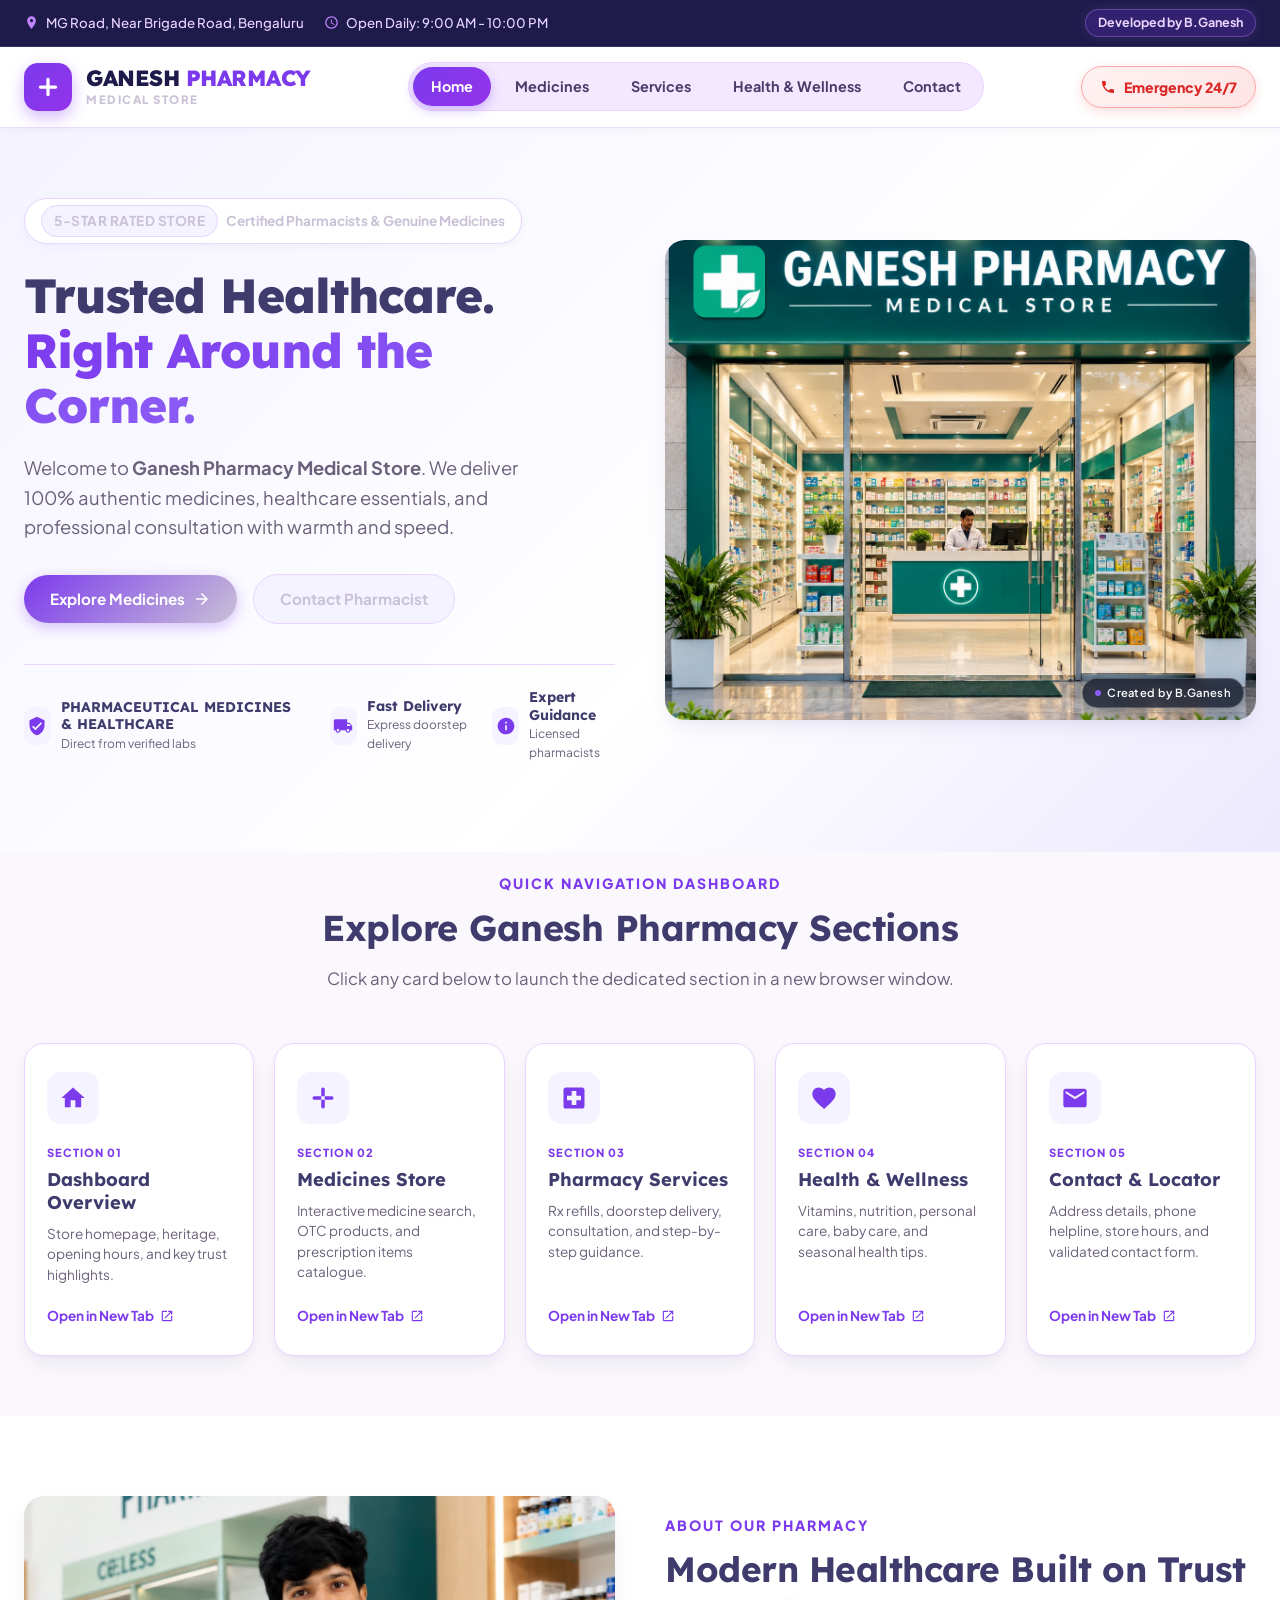
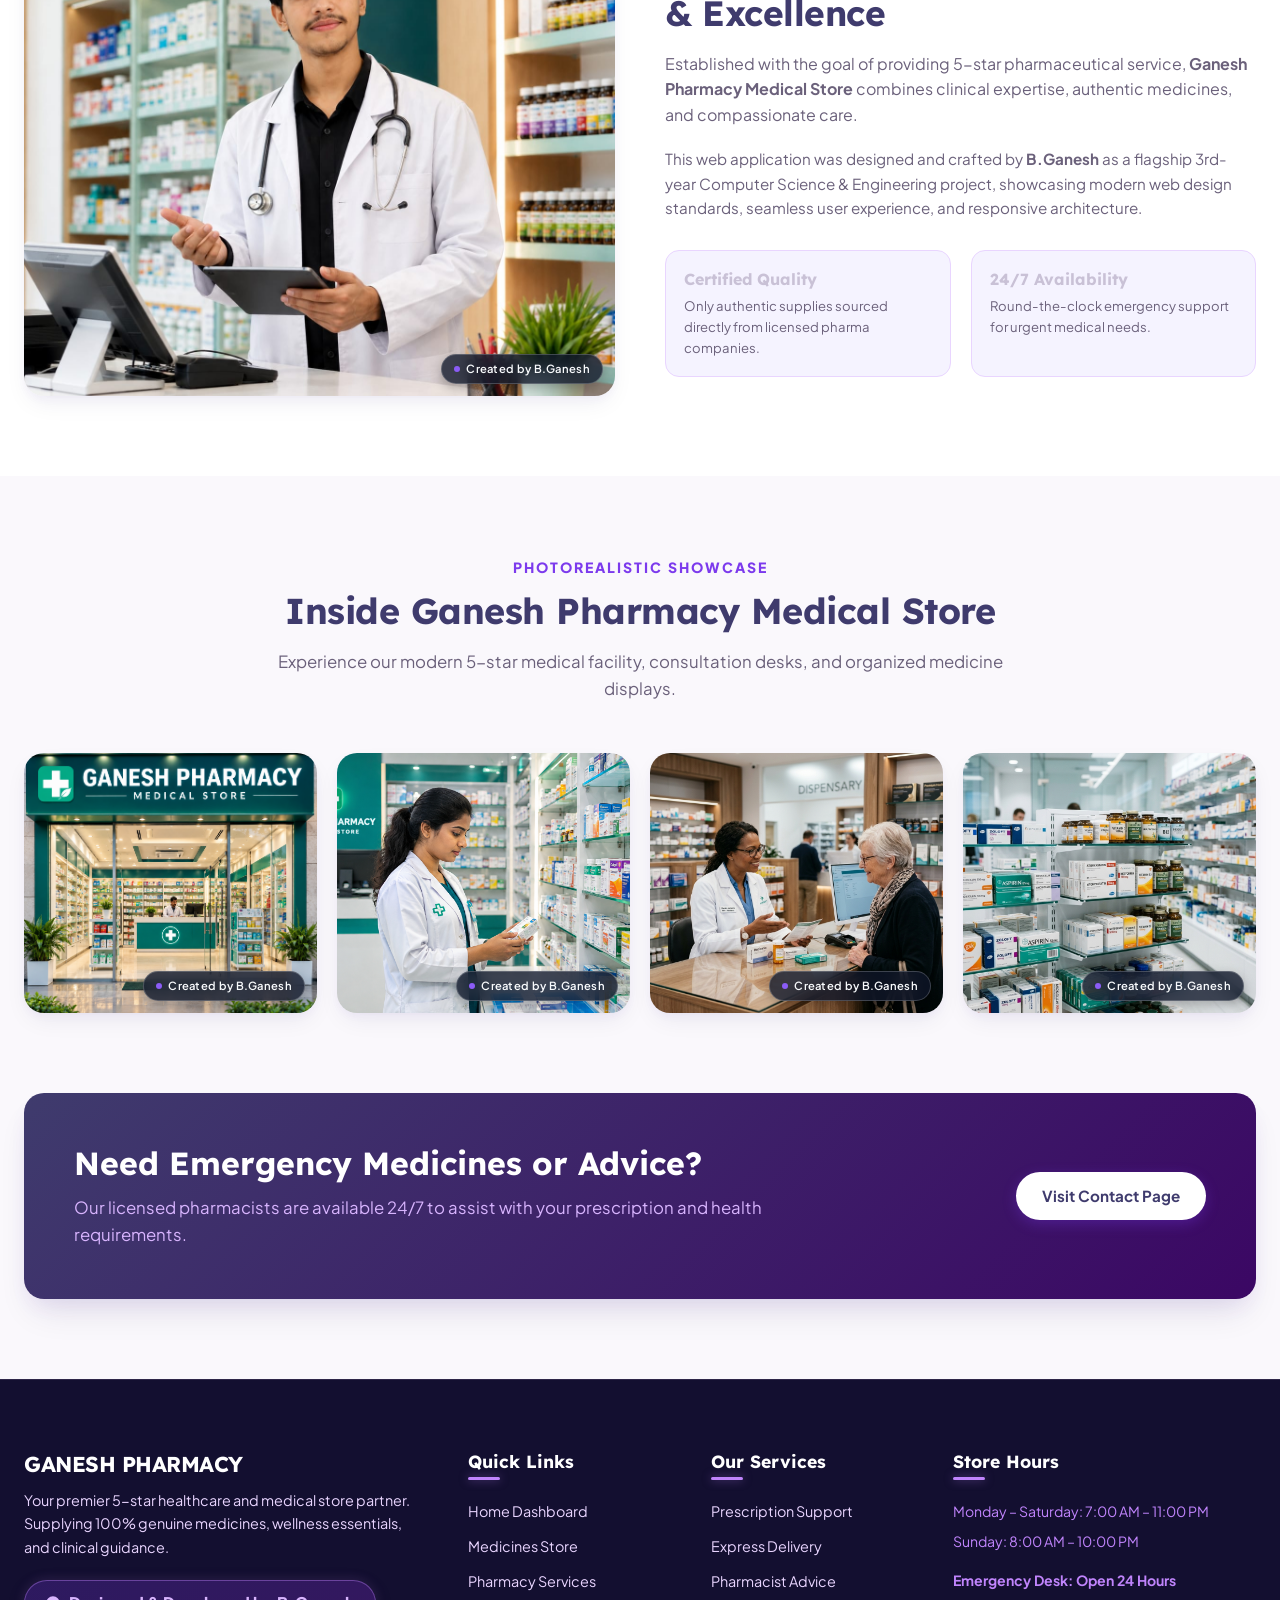
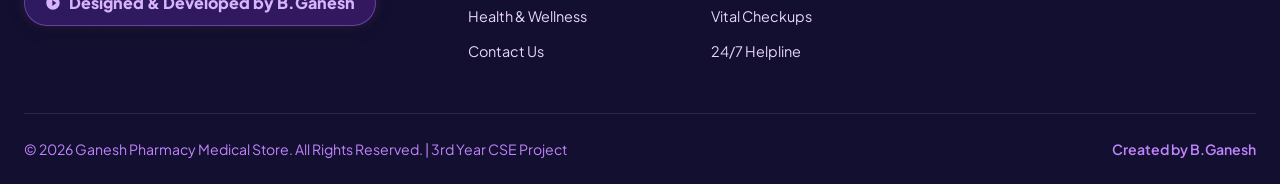
==== commit a372beee: "updated img" ====
--- a/index.html
+++ b/index.html
@@ -276,7 +276,7 @@
           <div class="watermark-badge">Created by B.Ganesh</div>
         </div>
         <div class="img-watermark-wrapper gallery-card">
-          <img src="../assets/images/interior_pharmacy.png" alt="Pharmacy Interior">
+          <img src="../assets/images/pharmacist_organizing.png" alt="Pharmacy Interior">
           <div class="watermark-badge">Created by B.Ganesh</div>
         </div>
         <div class="img-watermark-wrapper gallery-card">
